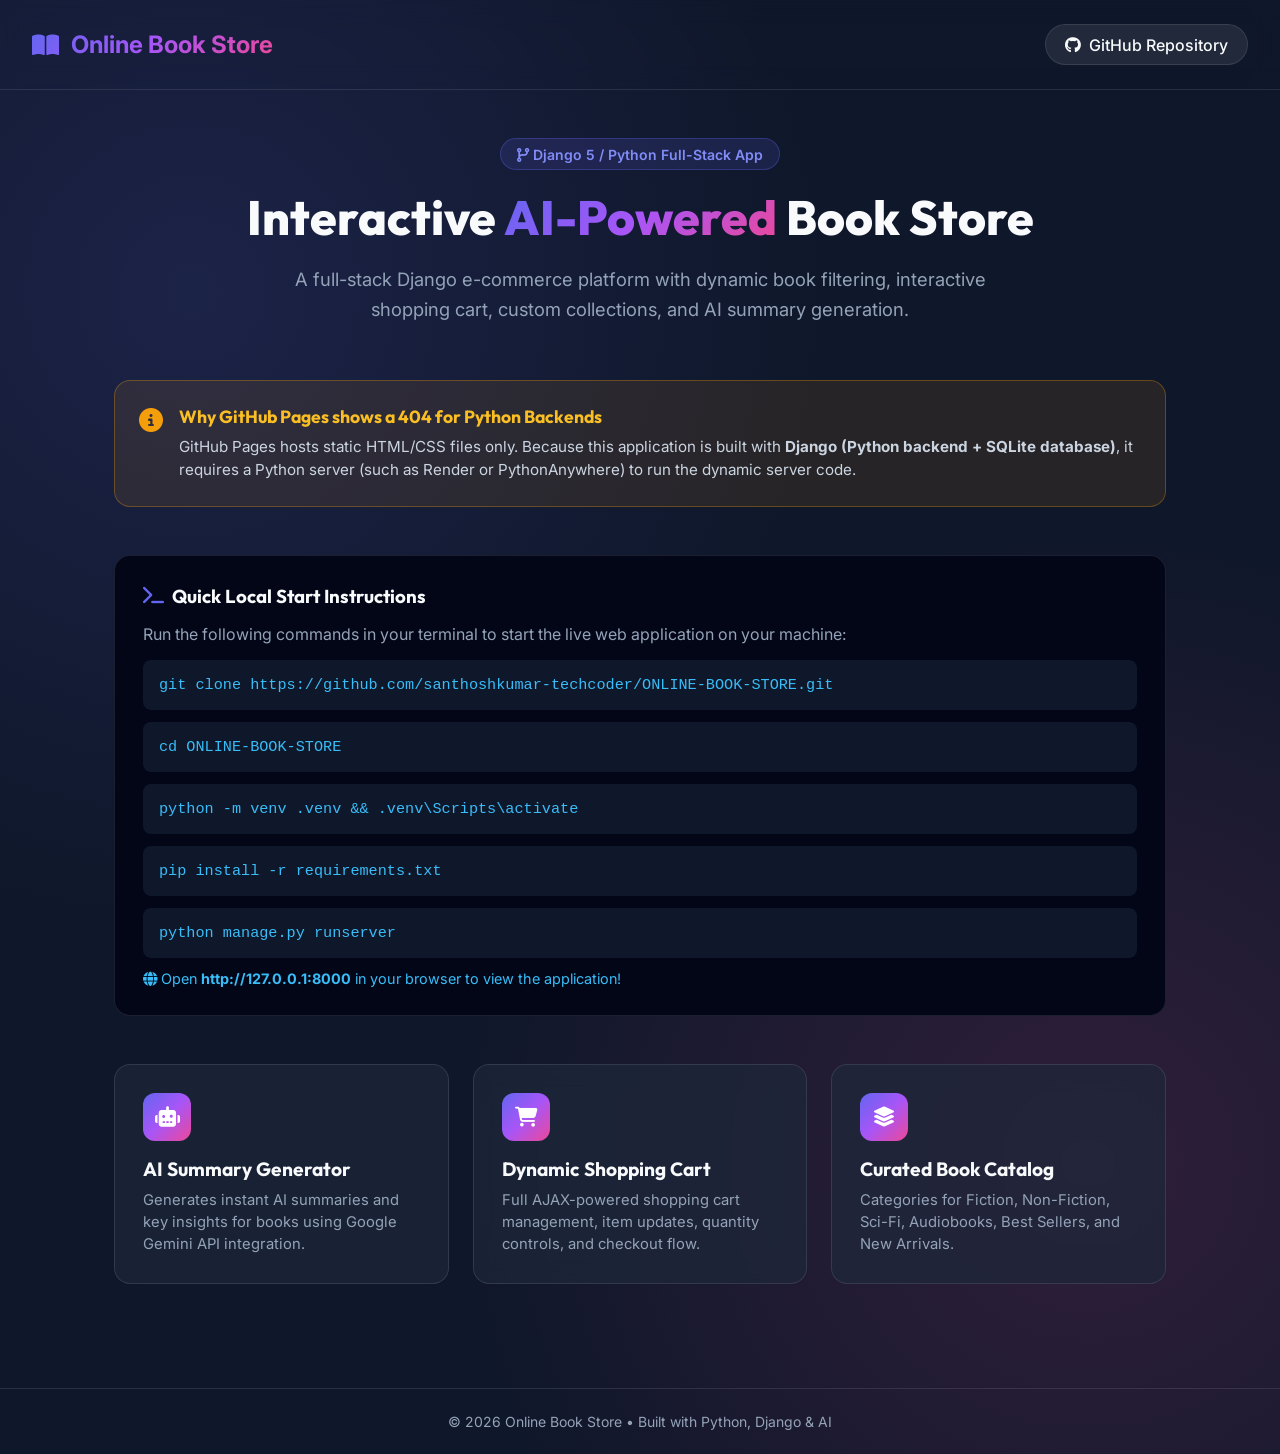
==== index.html @ 75f93c44 "Add index.html for GitHub Pages and deployment configs (requirements.txt, Procfile, WhiteNoise)" ====
<!DOCTYPE html>
<html lang="en">
<head>
    <meta charset="UTF-8">
    <meta name="viewport" content="width=device-width, initial-scale=1.0">
    <title>Online Book Store - Django AI Powered Web App</title>
    <link rel="preconnect" href="https://fonts.googleapis.com">
    <link rel="preconnect" href="https://fonts.gstatic.com" crossorigin>
    <link href="https://fonts.googleapis.com/css2?family=Outfit:wght@300;400;500;600;700;800&family=Inter:wght@400;500;600&display=swap" rel="stylesheet">
    <link rel="stylesheet" href="https://cdnjs.cloudflare.com/ajax/libs/font-awesome/6.4.0/css/all.min.css">
    <style>
        :root {
            --bg-dark: #0f172a;
            --card-bg: rgba(30, 41, 59, 0.7);
            --border-color: rgba(255, 255, 255, 0.1);
            --primary: #6366f1;
            --primary-gradient: linear-gradient(135deg, #6366f1 0%, #a855f7 50%, #ec4899 100%);
            --accent: #38bdf8;
            --text-main: #f8fafc;
            --text-muted: #94a3b8;
        }

        * {
            margin: 0;
            padding: 0;
            box-sizing: border-box;
        }

        body {
            font-family: 'Inter', sans-serif;
            background-color: var(--bg-dark);
            color: var(--text-main);
            min-height: 100vh;
            display: flex;
            flex-direction: column;
            background-image: 
                radial-gradient(circle at 15% 20%, rgba(99, 102, 241, 0.15) 0%, transparent 40%),
                radial-gradient(circle at 85% 80%, rgba(236, 72, 153, 0.15) 0%, transparent 40%);
            overflow-x: hidden;
        }

        h1, h2, h3 {
            font-family: 'Outfit', sans-serif;
        }

        header {
            padding: 1.5rem 2rem;
            display: flex;
            justify-content: space-between;
            align-items: center;
            border-bottom: 1px solid var(--border-color);
            backdrop-filter: blur(12px);
        }

        .logo {
            display: flex;
            align-items: center;
            gap: 0.75rem;
            font-size: 1.5rem;
            font-weight: 700;
            background: var(--primary-gradient);
            -webkit-background-clip: text;
            -webkit-text-fill-color: transparent;
        }

        .repo-btn {
            display: inline-flex;
            align-items: center;
            gap: 0.5rem;
            padding: 0.6rem 1.2rem;
            border-radius: 9999px;
            background: rgba(255, 255, 255, 0.08);
            border: 1px solid var(--border-color);
            color: var(--text-main);
            text-decoration: none;
            font-weight: 500;
            transition: all 0.3s ease;
        }

        .repo-btn:hover {
            background: rgba(255, 255, 255, 0.15);
            transform: translateY(-2px);
        }

        main {
            flex: 1;
            max-width: 1100px;
            margin: 0 auto;
            padding: 3rem 1.5rem;
            width: 100%;
        }

        .hero {
            text-align: center;
            margin-bottom: 3.5rem;
        }

        .badge {
            display: inline-block;
            padding: 0.4rem 1rem;
            border-radius: 9999px;
            background: rgba(99, 102, 241, 0.15);
            border: 1px solid rgba(99, 102, 241, 0.3);
            color: #818cf8;
            font-size: 0.875rem;
            font-weight: 600;
            margin-bottom: 1.25rem;
        }

        .hero h1 {
            font-size: 3rem;
            font-weight: 800;
            line-height: 1.15;
            margin-bottom: 1.25rem;
        }

        .hero h1 span {
            background: var(--primary-gradient);
            -webkit-background-clip: text;
            -webkit-text-fill-color: transparent;
        }

        .hero p {
            font-size: 1.15rem;
            color: var(--text-muted);
            max-width: 700px;
            margin: 0 auto 2rem;
            line-height: 1.6;
        }

        .notice-card {
            background: rgba(245, 158, 11, 0.1);
            border: 1px solid rgba(245, 158, 11, 0.3);
            border-radius: 1rem;
            padding: 1.5rem;
            margin-bottom: 3rem;
            display: flex;
            gap: 1rem;
            align-items: flex-start;
        }

        .notice-card i {
            color: #f59e0b;
            font-size: 1.5rem;
            margin-top: 0.2rem;
        }

        .notice-content h3 {
            color: #fbbf24;
            margin-bottom: 0.5rem;
            font-size: 1.1rem;
        }

        .notice-content p {
            color: #cbd5e1;
            font-size: 0.95rem;
            line-height: 1.5;
        }

        .features-grid {
            display: grid;
            grid-template-columns: repeat(auto-fit, minmax(300px, 1fr));
            gap: 1.5rem;
            margin-bottom: 3.5rem;
        }

        .feature-card {
            background: var(--card-bg);
            border: 1px solid var(--border-color);
            border-radius: 1rem;
            padding: 1.75rem;
            backdrop-filter: blur(12px);
            transition: all 0.3s ease;
        }

        .feature-card:hover {
            transform: translateY(-4px);
            border-color: rgba(99, 102, 241, 0.4);
        }

        .feature-icon {
            width: 48px;
            height: 48px;
            border-radius: 0.75rem;
            background: var(--primary-gradient);
            display: flex;
            align-items: center;
            justify-content: center;
            font-size: 1.25rem;
            color: #fff;
            margin-bottom: 1rem;
        }

        .feature-card h3 {
            font-size: 1.2rem;
            margin-bottom: 0.5rem;
        }

        .feature-card p {
            color: var(--text-muted);
            font-size: 0.925rem;
            line-height: 1.5;
        }

        .code-box {
            background: #020617;
            border: 1px solid var(--border-color);
            border-radius: 1rem;
            padding: 1.75rem;
            margin-bottom: 3rem;
        }

        .code-box h3 {
            margin-bottom: 1rem;
            display: flex;
            align-items: center;
            gap: 0.5rem;
        }

        .code-block {
            background: #0f172a;
            padding: 1rem;
            border-radius: 0.5rem;
            font-family: monospace;
            color: #38bdf8;
            font-size: 0.95rem;
            overflow-x: auto;
            margin-bottom: 0.75rem;
        }

        footer {
            border-top: 1px solid var(--border-color);
            padding: 1.5rem;
            text-align: center;
            color: var(--text-muted);
            font-size: 0.875rem;
        }

        @media (max-width: 640px) {
            .hero h1 { font-size: 2.2rem; }
        }
    </style>
</head>
<body>
    <header>
        <div class="logo">
            <i class="fa-solid fa-book-open"></i> Online Book Store
        </div>
        <a href="https://github.com/santhoshkumar-techcoder/ONLINE-BOOK-STORE" class="repo-btn" target="_blank">
            <i class="fa-brands fa-github"></i> GitHub Repository
        </a>
    </header>

    <main>
        <section class="hero">
            <span class="badge"><i class="fa-solid fa-code-branch"></i> Django 5 / Python Full-Stack App</span>
            <h1>Interactive <span>AI-Powered</span> Book Store</h1>
            <p>A full-stack Django e-commerce platform with dynamic book filtering, interactive shopping cart, custom collections, and AI summary generation.</p>
        </section>

        <div class="notice-card">
            <i class="fa-solid fa-circle-info"></i>
            <div class="notice-content">
                <h3>Why GitHub Pages shows a 404 for Python Backends</h3>
                <p>GitHub Pages hosts static HTML/CSS files only. Because this application is built with <strong>Django (Python backend + SQLite database)</strong>, it requires a Python server (such as Render or PythonAnywhere) to run the dynamic server code.</p>
            </div>
        </div>

        <section class="code-box">
            <h3><i class="fa-solid fa-terminal" style="color: #6366f1;"></i> Quick Local Start Instructions</h3>
            <p style="color: var(--text-muted); margin-bottom: 1rem;">Run the following commands in your terminal to start the live web application on your machine:</p>
            
            <div class="code-block">git clone https://github.com/santhoshkumar-techcoder/ONLINE-BOOK-STORE.git</div>
            <div class="code-block">cd ONLINE-BOOK-STORE</div>
            <div class="code-block">python -m venv .venv && .venv\Scripts\activate</div>
            <div class="code-block">pip install -r requirements.txt</div>
            <div class="code-block">python manage.py runserver</div>
            
            <p style="color: #38bdf8; font-size: 0.9rem; margin-top: 0.5rem;"><i class="fa-solid fa-globe"></i> Open <strong>http://127.0.0.1:8000</strong> in your browser to view the application!</p>
        </section>

        <section class="features-grid">
            <div class="feature-card">
                <div class="feature-icon"><i class="fa-solid fa-robot"></i></div>
                <h3>AI Summary Generator</h3>
                <p>Generates instant AI summaries and key insights for books using Google Gemini API integration.</p>
            </div>
            <div class="feature-card">
                <div class="feature-icon"><i class="fa-solid fa-cart-shopping"></i></div>
                <h3>Dynamic Shopping Cart</h3>
                <p>Full AJAX-powered shopping cart management, item updates, quantity controls, and checkout flow.</p>
            </div>
            <div class="feature-card">
                <div class="feature-icon"><i class="fa-solid fa-layer-group"></i></div>
                <h3>Curated Book Catalog</h3>
                <p>Categories for Fiction, Non-Fiction, Sci-Fi, Audiobooks, Best Sellers, and New Arrivals.</p>
            </div>
        </section>
    </main>

    <footer>
        &copy; 2026 Online Book Store • Built with Python, Django & AI
    </footer>
</body>
</html>
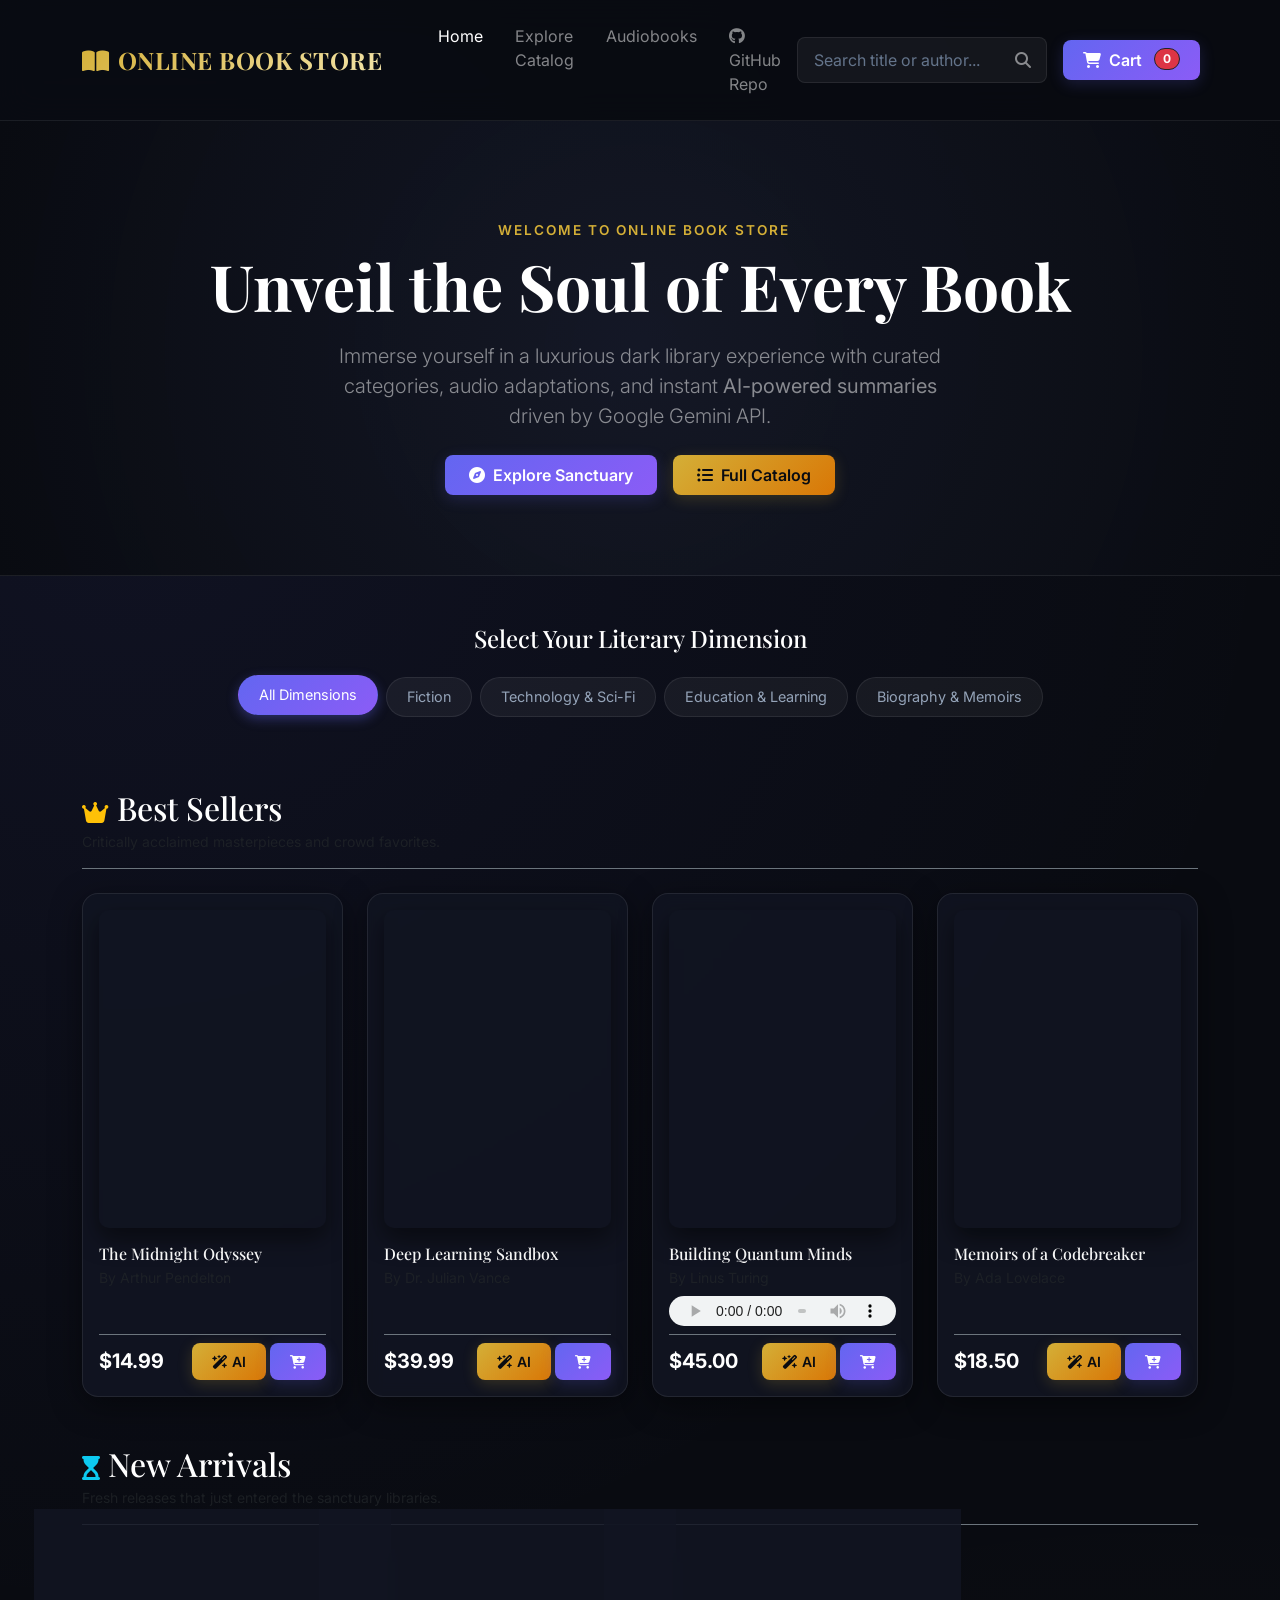
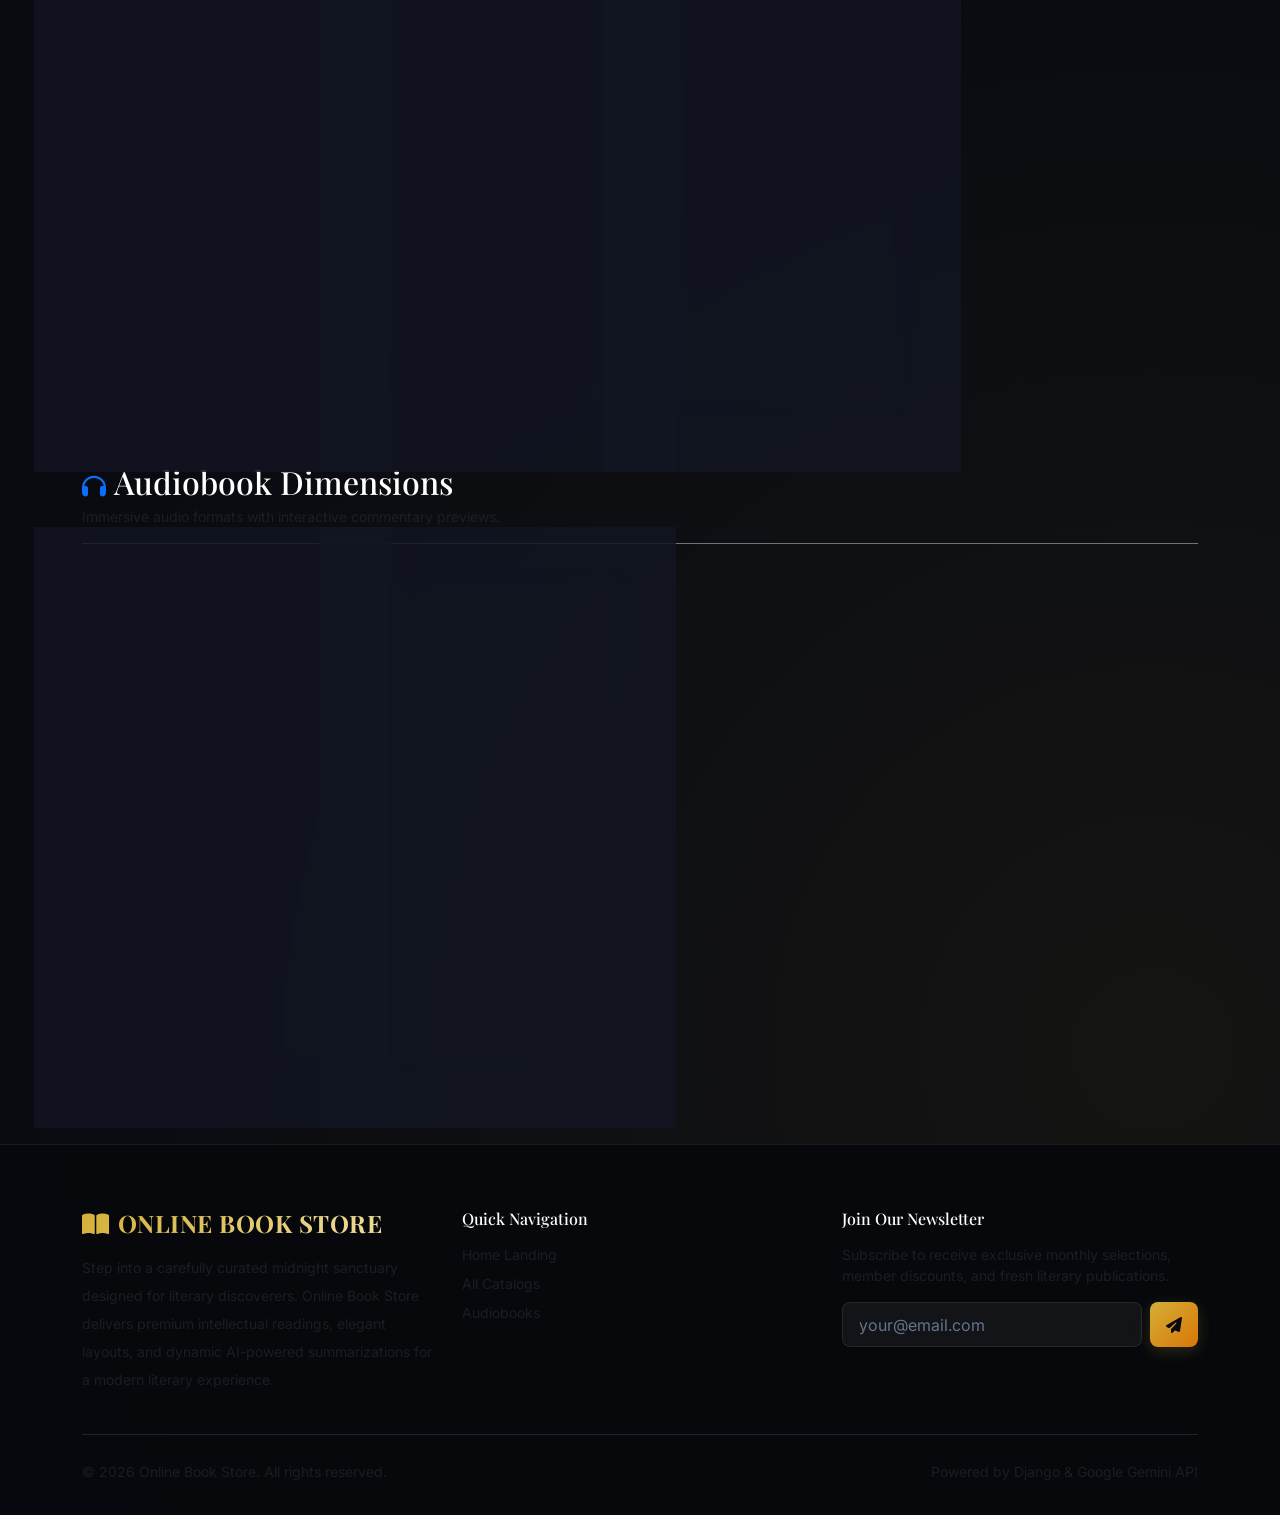
==== commit 4304b00b: "Deploy full interactive Online Book Store UI to GitHub Pages index.html" ====
--- a/index.html
+++ b/index.html
@@ -3,303 +3,804 @@
 <head>
     <meta charset="UTF-8">
     <meta name="viewport" content="width=device-width, initial-scale=1.0">
-    <title>Online Book Store - Django AI Powered Web App</title>
+    <title>Online Book Store | Midnight Literary Sanctuary</title>
+    
+    <!-- Bootstrap 5 CSS CDN -->
+    <link href="https://cdn.jsdelivr.net/npm/bootstrap@5.3.2/dist/css/bootstrap.min.css" rel="stylesheet">
+    <!-- FontAwesome for Premium Icons -->
+    <link rel="stylesheet" href="https://cdnjs.cloudflare.com/ajax/libs/font-awesome/6.4.2/css/all.min.css">
+    <!-- Google Fonts -->
     <link rel="preconnect" href="https://fonts.googleapis.com">
     <link rel="preconnect" href="https://fonts.gstatic.com" crossorigin>
-    <link href="https://fonts.googleapis.com/css2?family=Outfit:wght@300;400;500;600;700;800&family=Inter:wght@400;500;600&display=swap" rel="stylesheet">
-    <link rel="stylesheet" href="https://cdnjs.cloudflare.com/ajax/libs/font-awesome/6.4.0/css/all.min.css">
+    <link href="https://fonts.googleapis.com/css2?family=Inter:wght@300;400;500;600;700&family=Playfair+Display:ital,wght@0,400;0,600;0,700;1,400&display=swap" rel="stylesheet">
+
     <style>
         :root {
-            --bg-dark: #0f172a;
-            --card-bg: rgba(30, 41, 59, 0.7);
-            --border-color: rgba(255, 255, 255, 0.1);
-            --primary: #6366f1;
-            --primary-gradient: linear-gradient(135deg, #6366f1 0%, #a855f7 50%, #ec4899 100%);
-            --accent: #38bdf8;
+            --bg-dark: #090b11;
+            --bg-card: rgba(18, 22, 35, 0.85);
+            --bg-card-hover: rgba(26, 32, 53, 0.95);
+            --border-glass: rgba(255, 255, 255, 0.08);
             --text-main: #f8fafc;
             --text-muted: #94a3b8;
-        }
-
-        * {
-            margin: 0;
-            padding: 0;
-            box-sizing: border-box;
+            
+            --accent-gold-start: #d4af37;
+            --accent-gold-end: #f3e5ab;
+            --accent-primary-start: #6366f1;
+            --accent-primary-end: #8b5cf6;
+            
+            --card-shadow: 0 8px 32px 0 rgba(0, 0, 0, 0.45);
+            --transition-smooth: all 0.35s cubic-bezier(0.16, 1, 0.3, 1);
         }
 
         body {
-            font-family: 'Inter', sans-serif;
             background-color: var(--bg-dark);
             color: var(--text-main);
+            font-family: 'Inter', sans-serif;
             min-height: 100vh;
             display: flex;
             flex-direction: column;
+            overflow-x: hidden;
             background-image: 
-                radial-gradient(circle at 15% 20%, rgba(99, 102, 241, 0.15) 0%, transparent 40%),
-                radial-gradient(circle at 85% 80%, rgba(236, 72, 153, 0.15) 0%, transparent 40%);
-            overflow-x: hidden;
-        }
-
-        h1, h2, h3 {
-            font-family: 'Outfit', sans-serif;
-        }
-
-        header {
-            padding: 1.5rem 2rem;
-            display: flex;
-            justify-content: space-between;
-            align-items: center;
-            border-bottom: 1px solid var(--border-color);
-            backdrop-filter: blur(12px);
-        }
-
-        .logo {
-            display: flex;
-            align-items: center;
-            gap: 0.75rem;
+                radial-gradient(circle at 10% 15%, rgba(99, 102, 241, 0.08) 0%, transparent 40%),
+                radial-gradient(circle at 90% 85%, rgba(212, 175, 55, 0.06) 0%, transparent 40%);
+        }
+
+        h1, h2, h3, h4, h5, h6, .font-serif {
+            font-family: 'Playfair Display', serif;
+        }
+
+        /* Custom Scrollbar */
+        ::-webkit-scrollbar { width: 8px; }
+        ::-webkit-scrollbar-track { background: var(--bg-dark); }
+        ::-webkit-scrollbar-thumb { background: rgba(255, 255, 255, 0.15); border-radius: 4px; }
+        ::-webkit-scrollbar-thumb:hover { background: rgba(255, 255, 255, 0.3); }
+
+        /* Navbar */
+        .navbar-custom {
+            background: rgba(9, 11, 17, 0.85) !important;
+            backdrop-filter: blur(16px);
+            -webkit-backdrop-filter: blur(16px);
+            border-bottom: 1px solid var(--border-glass);
+            padding: 1rem 0;
+            z-index: 1030;
+        }
+
+        .navbar-brand-custom {
+            font-family: 'Playfair Display', serif;
+            font-weight: 700;
             font-size: 1.5rem;
-            font-weight: 700;
-            background: var(--primary-gradient);
+            background: linear-gradient(135deg, var(--accent-gold-start), var(--accent-gold-end));
             -webkit-background-clip: text;
             -webkit-text-fill-color: transparent;
-        }
-
-        .repo-btn {
+            letter-spacing: 0.5px;
+        }
+
+        .form-control-custom {
+            background: rgba(255, 255, 255, 0.05);
+            border: 1px solid var(--border-glass);
+            color: #ffffff !important;
+            border-radius: 8px;
+            padding: 0.6rem 1rem;
+            transition: var(--transition-smooth);
+        }
+
+        .form-control-custom:focus {
+            background: rgba(255, 255, 255, 0.08);
+            border-color: var(--accent-primary-start);
+            box-shadow: 0 0 0 3px rgba(99, 102, 241, 0.25);
+            outline: none;
+        }
+
+        .form-control-custom::placeholder {
+            color: #64748b;
+        }
+
+        /* Glass Cards */
+        .glass-card {
+            background: var(--bg-card);
+            backdrop-filter: blur(8px);
+            border: 1px solid var(--border-glass);
+            border-radius: 16px;
+            box-shadow: var(--card-shadow);
+            transition: var(--transition-smooth);
+            overflow: hidden;
+        }
+
+        .glass-card:hover {
+            transform: translateY(-6px);
+            background: var(--bg-card-hover);
+            border-color: rgba(255, 255, 255, 0.18);
+            box-shadow: 0 12px 40px 0 rgba(99, 102, 241, 0.2);
+        }
+
+        /* Book Covers */
+        .book-cover-wrapper {
+            position: relative;
+            padding-top: 140%;
+            border-radius: 10px;
+            overflow: hidden;
+            box-shadow: 0 10px 25px rgba(0, 0, 0, 0.5);
+            transition: var(--transition-smooth);
+        }
+
+        .book-cover-fallback {
+            position: absolute;
+            top: 0;
+            left: 0;
+            width: 100%;
+            height: 100%;
+            background: linear-gradient(135deg, #1e293b, #0f172a);
+            display: flex;
+            flex-direction: column;
+            justify-content: space-between;
+            padding: 1.25rem;
+            border-left: 5px solid var(--accent-gold-start);
+        }
+
+        .book-cover-fallback-title {
+            font-family: 'Playfair Display', serif;
+            font-weight: 700;
+            color: #ffffff;
+            font-size: 1.15rem;
+            line-height: 1.3;
+        }
+
+        .book-cover-fallback-author {
+            font-size: 0.8rem;
+            color: var(--text-muted);
+        }
+
+        /* Buttons */
+        .btn-gold {
+            background: linear-gradient(135deg, var(--accent-gold-start), #d97706);
+            color: #090b11;
+            font-weight: 600;
+            border: none;
+            border-radius: 8px;
+            padding: 0.5rem 1.25rem;
+            transition: var(--transition-smooth);
+            box-shadow: 0 4px 15px rgba(212, 175, 55, 0.2);
+        }
+
+        .btn-gold:hover {
+            transform: translateY(-2px);
+            box-shadow: 0 6px 20px rgba(212, 175, 55, 0.4);
+            color: #000;
+        }
+
+        .btn-indigo {
+            background: linear-gradient(135deg, var(--accent-primary-start), var(--accent-primary-end));
+            color: #ffffff;
+            font-weight: 600;
+            border: none;
+            border-radius: 8px;
+            padding: 0.5rem 1.25rem;
+            transition: var(--transition-smooth);
+            box-shadow: 0 4px 15px rgba(99, 102, 241, 0.2);
+        }
+
+        .btn-indigo:hover {
+            transform: translateY(-2px);
+            box-shadow: 0 6px 20px rgba(99, 102, 241, 0.4);
+            color: #ffffff;
+        }
+
+        /* Category Pills */
+        .category-pill {
+            background: rgba(255, 255, 255, 0.05);
+            color: var(--text-muted);
+            border: 1px solid var(--border-glass);
+            padding: 0.5rem 1.25rem;
+            border-radius: 50px;
+            transition: var(--transition-smooth);
+            text-decoration: none;
+            cursor: pointer;
+            display: inline-block;
+            font-size: 0.9rem;
+        }
+
+        .category-pill:hover, .category-pill.active {
+            background: linear-gradient(135deg, var(--accent-primary-start), var(--accent-primary-end));
+            color: #fff;
+            border-color: transparent;
+            transform: translateY(-2px);
+            box-shadow: 0 4px 12px rgba(99, 102, 241, 0.35);
+        }
+
+        /* Hero */
+        .hero-section {
+            background: radial-gradient(circle at 50% 50%, rgba(20, 24, 38, 0.9), var(--bg-dark)), 
+                        linear-gradient(135deg, rgba(99, 102, 241, 0.1), rgba(212, 175, 55, 0.05));
+            border-bottom: 1px solid var(--border-glass);
+            padding: 5rem 0 4rem 0;
+            margin-bottom: 3rem;
+            position: relative;
+        }
+
+        .hero-subtitle {
+            color: var(--accent-gold-start);
+            font-weight: 600;
+            letter-spacing: 2px;
+            text-transform: uppercase;
+            font-size: 0.85rem;
+        }
+
+        /* AI Badge */
+        .ai-badge {
+            background: linear-gradient(135deg, var(--accent-gold-start), #f59e0b);
+            color: #090b11;
+            font-weight: 700;
+            font-size: 0.75rem;
+            letter-spacing: 0.5px;
+            padding: 0.3rem 0.7rem;
+            border-radius: 50px;
             display: inline-flex;
             align-items: center;
-            gap: 0.5rem;
-            padding: 0.6rem 1.2rem;
-            border-radius: 9999px;
-            background: rgba(255, 255, 255, 0.08);
-            border: 1px solid var(--border-color);
-            color: var(--text-main);
-            text-decoration: none;
-            font-weight: 500;
-            transition: all 0.3s ease;
-        }
-
-        .repo-btn:hover {
-            background: rgba(255, 255, 255, 0.15);
-            transform: translateY(-2px);
-        }
-
-        main {
-            flex: 1;
-            max-width: 1100px;
-            margin: 0 auto;
-            padding: 3rem 1.5rem;
-            width: 100%;
-        }
-
-        .hero {
-            text-align: center;
-            margin-bottom: 3.5rem;
-        }
-
-        .badge {
-            display: inline-block;
-            padding: 0.4rem 1rem;
-            border-radius: 9999px;
-            background: rgba(99, 102, 241, 0.15);
-            border: 1px solid rgba(99, 102, 241, 0.3);
-            color: #818cf8;
-            font-size: 0.875rem;
-            font-weight: 600;
-            margin-bottom: 1.25rem;
-        }
-
-        .hero h1 {
-            font-size: 3rem;
-            font-weight: 800;
-            line-height: 1.15;
-            margin-bottom: 1.25rem;
-        }
-
-        .hero h1 span {
-            background: var(--primary-gradient);
-            -webkit-background-clip: text;
-            -webkit-text-fill-color: transparent;
-        }
-
-        .hero p {
-            font-size: 1.15rem;
-            color: var(--text-muted);
-            max-width: 700px;
-            margin: 0 auto 2rem;
-            line-height: 1.6;
-        }
-
-        .notice-card {
-            background: rgba(245, 158, 11, 0.1);
-            border: 1px solid rgba(245, 158, 11, 0.3);
-            border-radius: 1rem;
-            padding: 1.5rem;
-            margin-bottom: 3rem;
-            display: flex;
-            gap: 1rem;
-            align-items: flex-start;
-        }
-
-        .notice-card i {
-            color: #f59e0b;
-            font-size: 1.5rem;
-            margin-top: 0.2rem;
-        }
-
-        .notice-content h3 {
-            color: #fbbf24;
-            margin-bottom: 0.5rem;
-            font-size: 1.1rem;
-        }
-
-        .notice-content p {
-            color: #cbd5e1;
-            font-size: 0.95rem;
-            line-height: 1.5;
-        }
-
-        .features-grid {
-            display: grid;
-            grid-template-columns: repeat(auto-fit, minmax(300px, 1fr));
-            gap: 1.5rem;
-            margin-bottom: 3.5rem;
-        }
-
-        .feature-card {
-            background: var(--card-bg);
-            border: 1px solid var(--border-color);
-            border-radius: 1rem;
-            padding: 1.75rem;
-            backdrop-filter: blur(12px);
-            transition: all 0.3s ease;
-        }
-
-        .feature-card:hover {
-            transform: translateY(-4px);
-            border-color: rgba(99, 102, 241, 0.4);
-        }
-
-        .feature-icon {
-            width: 48px;
-            height: 48px;
-            border-radius: 0.75rem;
-            background: var(--primary-gradient);
-            display: flex;
-            align-items: center;
-            justify-content: center;
-            font-size: 1.25rem;
+            gap: 4px;
+        }
+
+        .toast-container {
+            position: fixed;
+            bottom: 2rem;
+            right: 2rem;
+            z-index: 2000;
+        }
+
+        /* Modal Styles */
+        .modal-content-glass {
+            background: rgba(15, 23, 42, 0.95);
+            backdrop-filter: blur(20px);
+            border: 1px solid rgba(255, 255, 255, 0.15);
+            border-radius: 20px;
             color: #fff;
-            margin-bottom: 1rem;
-        }
-
-        .feature-card h3 {
-            font-size: 1.2rem;
-            margin-bottom: 0.5rem;
-        }
-
-        .feature-card p {
-            color: var(--text-muted);
-            font-size: 0.925rem;
-            line-height: 1.5;
-        }
-
-        .code-box {
-            background: #020617;
-            border: 1px solid var(--border-color);
-            border-radius: 1rem;
-            padding: 1.75rem;
-            margin-bottom: 3rem;
-        }
-
-        .code-box h3 {
-            margin-bottom: 1rem;
-            display: flex;
-            align-items: center;
-            gap: 0.5rem;
-        }
-
-        .code-block {
-            background: #0f172a;
-            padding: 1rem;
-            border-radius: 0.5rem;
-            font-family: monospace;
-            color: #38bdf8;
-            font-size: 0.95rem;
-            overflow-x: auto;
-            margin-bottom: 0.75rem;
         }
 
         footer {
-            border-top: 1px solid var(--border-color);
-            padding: 1.5rem;
-            text-align: center;
-            color: var(--text-muted);
-            font-size: 0.875rem;
-        }
-
-        @media (max-width: 640px) {
-            .hero h1 { font-size: 2.2rem; }
+            background: rgba(6, 8, 12, 0.95);
+            border-top: 1px solid var(--border-glass);
+            margin-top: auto;
+            padding: 4rem 0 2rem 0;
         }
     </style>
 </head>
 <body>
-    <header>
-        <div class="logo">
-            <i class="fa-solid fa-book-open"></i> Online Book Store
-        </div>
-        <a href="https://github.com/santhoshkumar-techcoder/ONLINE-BOOK-STORE" class="repo-btn" target="_blank">
-            <i class="fa-brands fa-github"></i> GitHub Repository
-        </a>
-    </header>
-
-    <main>
-        <section class="hero">
-            <span class="badge"><i class="fa-solid fa-code-branch"></i> Django 5 / Python Full-Stack App</span>
-            <h1>Interactive <span>AI-Powered</span> Book Store</h1>
-            <p>A full-stack Django e-commerce platform with dynamic book filtering, interactive shopping cart, custom collections, and AI summary generation.</p>
-        </section>
-
-        <div class="notice-card">
-            <i class="fa-solid fa-circle-info"></i>
-            <div class="notice-content">
-                <h3>Why GitHub Pages shows a 404 for Python Backends</h3>
-                <p>GitHub Pages hosts static HTML/CSS files only. Because this application is built with <strong>Django (Python backend + SQLite database)</strong>, it requires a Python server (such as Render or PythonAnywhere) to run the dynamic server code.</p>
+
+    <!-- Navbar -->
+    <nav class="navbar navbar-expand-lg navbar-dark navbar-custom sticky-top">
+        <div class="container">
+            <a class="navbar-brand navbar-brand-custom" href="#" onclick="filterCategory('all'); return false;">
+                <i class="fa-solid fa-book-open me-2"></i>ONLINE BOOK STORE
+            </a>
+            <button class="navbar-toggler border-0" type="button" data-bs-toggle="collapse" data-bs-target="#navbarContent">
+                <span class="navbar-toggler-icon"></span>
+            </button>
+            <div class="collapse navbar-collapse" id="navbarContent">
+                <ul class="navbar-nav me-auto mb-2 mb-lg-0 ms-lg-4">
+                    <li class="nav-item">
+                        <a class="nav-link text-white px-3" href="#" onclick="filterCategory('all'); return false;">Home</a>
+                    </li>
+                    <li class="nav-item">
+                        <a class="nav-link text-white-50 px-3" href="#catalog" onclick="filterCategory('all');">Explore Catalog</a>
+                    </li>
+                    <li class="nav-item">
+                        <a class="nav-link text-white-50 px-3" href="#audiobooks" onclick="filterCategory('audiobook');">Audiobooks</a>
+                    </li>
+                    <li class="nav-item">
+                        <a class="nav-link text-white-50 px-3" href="https://github.com/santhoshkumar-techcoder/ONLINE-BOOK-STORE" target="_blank">
+                            <i class="fa-brands fa-github me-1"></i> GitHub Repo
+                        </a>
+                    </li>
+                </ul>
+                
+                <!-- Search Bar -->
+                <div class="d-flex me-3 position-relative" style="min-width: 250px;">
+                    <input class="form-control form-control-custom pe-5" id="searchInput" type="search" placeholder="Search title or author..." onkeyup="handleSearch()">
+                    <button class="btn border-0 text-white-50 position-absolute end-0 top-50 translate-middle-y px-3" type="button">
+                        <i class="fa-solid fa-magnifying-glass"></i>
+                    </button>
+                </div>
+                
+                <!-- Cart Button -->
+                <button class="btn btn-indigo position-relative d-flex align-items-center gap-2" data-bs-toggle="modal" data-bs-target="#cartModal">
+                    <i class="fa-solid fa-cart-shopping"></i>
+                    <span>Cart</span>
+                    <span class="badge rounded-pill bg-danger border border-dark ms-1" id="cartCount">0</span>
+                </button>
             </div>
         </div>
-
-        <section class="code-box">
-            <h3><i class="fa-solid fa-terminal" style="color: #6366f1;"></i> Quick Local Start Instructions</h3>
-            <p style="color: var(--text-muted); margin-bottom: 1rem;">Run the following commands in your terminal to start the live web application on your machine:</p>
+    </nav>
+
+    <!-- Toast Notifications Container -->
+    <div class="toast-container" id="toastContainer"></div>
+
+    <!-- Hero Header -->
+    <header class="hero-section text-center">
+        <div class="container py-3">
+            <span class="hero-subtitle mb-2 d-inline-block"><i class="fa-solid fa-sparkles me-2 text-warning"></i>Welcome to Online Book Store</span>
+            <h1 class="display-3 fw-bold text-white mb-3 font-serif">Unveil the Soul of Every Book</h1>
+            <p class="lead text-white-50 mx-auto mb-4" style="max-width: 650px;">
+                Immerse yourself in a luxurious dark library experience with curated categories, audio adaptations, and instant <strong>AI-powered summaries</strong> driven by Google Gemini API.
+            </p>
+            <div class="d-flex justify-content-center gap-3">
+                <a href="#explore" class="btn btn-indigo px-4 py-2"><i class="fa-solid fa-compass me-2"></i>Explore Sanctuary</a>
+                <a href="#catalog" class="btn btn-gold px-4 py-2"><i class="fa-solid fa-list-ul me-2"></i>Full Catalog</a>
+            </div>
+        </div>
+    </header>
+
+    <!-- Category Dimension Carousel -->
+    <section class="container mb-5 text-center" id="explore">
+        <h4 class="font-serif text-white mb-4 text-center">Select Your Literary Dimension</h4>
+        <div class="d-flex flex-wrap justify-content-center gap-2" id="categoryContainer">
+            <span class="category-pill active" onclick="filterCategory('all', this)">All Dimensions</span>
+            <span class="category-pill" onclick="filterCategory('Fiction', this)">Fiction</span>
+            <span class="category-pill" onclick="filterCategory('Technology & Sci-Fi', this)">Technology & Sci-Fi</span>
+            <span class="category-pill" onclick="filterCategory('Education & Learning', this)">Education & Learning</span>
+            <span class="category-pill" onclick="filterCategory('Biography & Memoirs', this)">Biography & Memoirs</span>
+        </div>
+    </section>
+
+    <!-- Main Dynamic Showcase Grid -->
+    <main class="container my-4" id="catalog">
+        
+        <!-- Best Sellers -->
+        <section class="mb-5" id="bestsellers-section">
+            <div class="d-flex justify-content-between align-items-end mb-4 border-bottom border-secondary pb-3 opacity-90">
+                <div>
+                    <h2 class="font-serif text-white mb-1"><i class="fa-solid fa-crown text-warning me-2 fs-4"></i>Best Sellers</h2>
+                    <p class="text-muted small mb-0">Critically acclaimed masterpieces and crowd favorites.</p>
+                </div>
+            </div>
+            <div class="row g-4" id="bestsellersGrid"></div>
+        </section>
+
+        <!-- New Arrivals -->
+        <section class="mb-5" id="newarrivals-section">
+            <div class="d-flex justify-content-between align-items-end mb-4 border-bottom border-secondary pb-3 opacity-90">
+                <div>
+                    <h2 class="font-serif text-white mb-1"><i class="fa-solid fa-hourglass-start text-info me-2 fs-4"></i>New Arrivals</h2>
+                    <p class="text-muted small mb-0">Fresh releases that just entered the sanctuary libraries.</p>
+                </div>
+            </div>
+            <div class="row g-4" id="newArrivalsGrid"></div>
+        </section>
+
+        <!-- Audiobooks -->
+        <section class="mb-5" id="audiobooks">
+            <div class="d-flex justify-content-between align-items-end mb-4 border-bottom border-secondary pb-3 opacity-90">
+                <div>
+                    <h2 class="font-serif text-white mb-1"><i class="fa-solid fa-headphones text-primary me-2 fs-4"></i>Audiobook Dimensions</h2>
+                    <p class="text-muted small mb-0">Immersive audio formats with interactive commentary previews.</p>
+                </div>
+            </div>
+            <div class="row g-4" id="audiobooksGrid"></div>
+        </section>
+
+    </main>
+
+    <!-- Book Details & AI Summary Modal -->
+    <div class="modal fade" id="bookModal" tabindex="-1" aria-hidden="true">
+        <div class="modal-dialog modal-lg modal-dialog-centered">
+            <div class="modal-content modal-content-glass p-3">
+                <div class="modal-header border-0 pb-0">
+                    <span class="ai-badge"><i class="fa-solid fa-wand-magic-sparkles me-1"></i> Gemini AI Insights</span>
+                    <button type="button" class="btn-close btn-close-white" data-bs-dismiss="modal" aria-label="Close"></button>
+                </div>
+                <div class="modal-body">
+                    <div class="row g-4 align-items-center">
+                        <div class="col-md-4">
+                            <div class="book-cover-wrapper">
+                                <div class="book-cover-fallback" id="modalCover">
+                                    <span class="book-cover-fallback-title" id="modalTitle">Title</span>
+                                    <span class="book-cover-fallback-author" id="modalAuthor">Author</span>
+                                </div>
+                            </div>
+                        </div>
+                        <div class="col-md-8">
+                            <h3 class="font-serif text-white mb-1" id="modalDetailTitle">Book Title</h3>
+                            <p class="text-muted mb-2">By <span id="modalDetailAuthor" class="text-white">Author</span> • <span class="badge bg-secondary" id="modalCategory">Category</span></p>
+                            <h4 class="text-gold fw-bold mb-3" style="color: var(--accent-gold-start);" id="modalPrice">$0.00</h4>
+                            
+                            <div class="p-3 mb-3 rounded-3" style="background: rgba(30, 41, 59, 0.5); border: 1px dashed rgba(212, 175, 55, 0.3);">
+                                <h6 class="text-warning mb-2 font-serif"><i class="fa-solid fa-robot me-1"></i> AI Executive Summary</h6>
+                                <p class="small text-white-50 mb-0 lh-lg" id="modalAISummary">Generating insights...</p>
+                            </div>
+
+                            <div class="d-flex gap-2">
+                                <button class="btn btn-gold flex-grow-1" id="modalAddCartBtn"><i class="fa-solid fa-cart-shopping me-1"></i> Add to Cart</button>
+                                <button class="btn btn-outline-light" data-bs-dismiss="modal">Close</button>
+                            </div>
+                        </div>
+                    </div>
+                </div>
+            </div>
+        </div>
+    </div>
+
+    <!-- Shopping Cart Modal -->
+    <div class="modal fade" id="cartModal" tabindex="-1" aria-hidden="true">
+        <div class="modal-dialog modal-lg modal-dialog-centered">
+            <div class="modal-content modal-content-glass p-3">
+                <div class="modal-header border-bottom border-secondary">
+                    <h5 class="modal-title font-serif text-white"><i class="fa-solid fa-cart-shopping me-2 text-indigo"></i> Your Literary Cart</h5>
+                    <button type="button" class="btn-close btn-close-white" data-bs-dismiss="modal"></button>
+                </div>
+                <div class="modal-body" id="cartModalBody">
+                    <!-- Populated by JavaScript -->
+                </div>
+                <div class="modal-footer border-top border-secondary d-flex justify-content-between">
+                    <div>
+                        <span class="text-muted me-2">Total Amount:</span>
+                        <span class="fs-4 fw-bold text-white" id="cartTotalDisplay">$0.00</span>
+                    </div>
+                    <div class="d-flex gap-2">
+                        <button type="button" class="btn btn-outline-secondary text-white" data-bs-dismiss="modal">Continue Browsing</button>
+                        <button type="button" class="btn btn-gold" onclick="checkout()"><i class="fa-solid fa-credit-card me-1"></i> Checkout</button>
+                    </div>
+                </div>
+            </div>
+        </div>
+    </div>
+
+    <!-- Footer -->
+    <footer>
+        <div class="container">
+            <div class="row g-4">
+                <div class="col-lg-4 col-md-6">
+                    <h5 class="navbar-brand-custom mb-3"><i class="fa-solid fa-book-open me-2"></i>ONLINE BOOK STORE</h5>
+                    <p class="text-muted small lh-lg">
+                        Step into a carefully curated midnight sanctuary designed for literary discoverers. Online Book Store delivers premium intellectual readings, elegant layouts, and dynamic AI-powered summarizations for a modern literary experience.
+                    </p>
+                </div>
+                
+                <div class="col-lg-4 col-md-6">
+                    <h6 class="text-white mb-3 font-serif">Quick Navigation</h6>
+                    <ul class="list-unstyled small">
+                        <li class="mb-2"><a href="#" onclick="filterCategory('all');" class="text-muted text-decoration-none">Home Landing</a></li>
+                        <li class="mb-2"><a href="#catalog" onclick="filterCategory('all');" class="text-muted text-decoration-none">All Catalogs</a></li>
+                        <li class="mb-2"><a href="#audiobooks" onclick="filterCategory('audiobook');" class="text-muted text-decoration-none">Audiobooks</a></li>
+                    </ul>
+                </div>
+
+                <div class="col-lg-4 col-md-6">
+                    <h6 class="text-white mb-3 font-serif">Join Our Newsletter</h6>
+                    <p class="text-muted small mb-3">Subscribe to receive exclusive monthly selections, member discounts, and fresh literary publications.</p>
+                    <form onsubmit="subscribeNewsletter(event)" class="d-flex gap-2">
+                        <input type="email" id="newsEmail" class="form-control form-control-custom" placeholder="your@email.com" required>
+                        <button type="submit" class="btn btn-gold px-3"><i class="fa-solid fa-paper-plane"></i></button>
+                    </form>
+                </div>
+            </div>
+            <hr class="my-4 border-secondary opacity-25">
+            <div class="row">
+                <div class="col-md-6 text-center text-md-start">
+                    <span class="text-muted small">&copy; 2026 Online Book Store. All rights reserved.</span>
+                </div>
+                <div class="col-md-6 text-center text-md-end mt-2 mt-md-0">
+                    <span class="text-muted small">Powered by Django & Google Gemini API</span>
+                </div>
+            </div>
+        </div>
+    </footer>
+
+    <!-- Bootstrap 5 JS -->
+    <script src="https://cdn.jsdelivr.net/npm/bootstrap@5.3.2/dist/js/bootstrap.bundle.min.js"></script>
+
+    <!-- Interactive Store Script -->
+    <script>
+        // Book Catalog Data
+        const books = [
+            {
+                id: 1,
+                title: "The Midnight Odyssey",
+                author: "Arthur Pendelton",
+                category: "Fiction",
+                price: 14.99,
+                is_best_seller: true,
+                is_new_arrival: false,
+                is_audiobook: false,
+                summary: "An atmospheric, highly poetic journey through a subterranean library where books are treated as living, breathing elements. Silas maps out forgotten archives while dodge whispering shadows in this masterclass of literary fantasy."
+            },
+            {
+                id: 2,
+                title: "Architectures of Infinity",
+                author: "Sarah Connor",
+                category: "Technology & Sci-Fi",
+                price: 24.99,
+                is_best_seller: false,
+                is_new_arrival: true,
+                is_audiobook: false,
+                summary: "A deep dive into structural scaling, quantum computing paradigms, and baseline architectures of super-intelligent systems. Strips away complex jargon into practical visual paradigms for engineers."
+            },
+            {
+                id: 3,
+                title: "Lyrical Echoes",
+                author: "Emily Bronte",
+                category: "Fiction",
+                price: 12.50,
+                is_best_seller: false,
+                is_new_arrival: true,
+                is_audiobook: false,
+                summary: "A collection of beautiful, melancholic short stories centered around life on remote northern moors, weaving natural symbolism and intense emotional depth."
+            },
+            {
+                id: 4,
+                title: "Deep Learning Sandbox",
+                author: "Dr. Julian Vance",
+                category: "Technology & Sci-Fi",
+                price: 39.99,
+                is_best_seller: true,
+                is_new_arrival: true,
+                is_audiobook: false,
+                summary: "Hands-on engineering playbook detailing neural networks, reinforcement loops, and natural language transformers with practical code snippets and optimization blueprints."
+            },
+            {
+                id: 5,
+                title: "The Echoing Sea",
+                author: "Captain Gabriel Stone",
+                category: "Fiction",
+                price: 19.99,
+                is_best_seller: false,
+                is_new_arrival: false,
+                is_audiobook: true,
+                audio_url: "https://www.soundhelix.com/examples/mp3/SoundHelix-Song-2.mp3",
+                summary: "A riveting adventure detailing the isolated life of a lightkeeper who hears mysterious signals on a forgotten radio frequency, drawing him into an oceanic enigma."
+            },
+            {
+                id: 6,
+                title: "Building Quantum Minds",
+                author: "Linus Turing",
+                category: "Technology & Sci-Fi",
+                price: 45.00,
+                is_best_seller: true,
+                is_new_arrival: false,
+                is_audiobook: true,
+                audio_url: "https://www.soundhelix.com/examples/mp3/SoundHelix-Song-4.mp3",
+                summary: "Theoretical exploration combining organic synapses with silicon quantum gates, charting a clear mathematical course toward artificial generalized intelligence."
+            },
+            {
+                id: 7,
+                title: "Mastering Django Core",
+                author: "Andrew Django",
+                category: "Education & Learning",
+                price: 29.99,
+                is_best_seller: false,
+                is_new_arrival: false,
+                is_audiobook: false,
+                summary: "Exhaustive guide covering advanced Django routing, custom middleware, ORM database optimization, and high-security deployment standards."
+            },
+            {
+                id: 8,
+                title: "Memoirs of a Codebreaker",
+                author: "Ada Lovelace",
+                category: "Biography & Memoirs",
+                price: 18.50,
+                is_best_seller: true,
+                is_new_arrival: false,
+                is_audiobook: false,
+                summary: "Historic narrative detailing Lovelace's correspondence with Babbage, her mathematical breakthroughs, and laying down the philosophical foundations of software."
+            }
+        ];
+
+        let cart = {};
+
+        function renderBooks(filterCat = 'all', searchQuery = '') {
+            const bestGrid = document.getElementById('bestsellersGrid');
+            const newGrid = document.getElementById('newArrivalsGrid');
+            const audioGrid = document.getElementById('audiobooksGrid');
+
+            bestGrid.innerHTML = '';
+            newGrid.innerHTML = '';
+            audioGrid.innerHTML = '';
+
+            let filtered = books.filter(b => {
+                const matchCat = (filterCat === 'all') || 
+                                 (filterCat === 'audiobook' && b.is_audiobook) || 
+                                 (b.category === filterCat);
+                const matchQuery = !searchQuery || 
+                                   b.title.toLowerCase().includes(searchQuery.toLowerCase()) || 
+                                   b.author.toLowerCase().includes(searchQuery.toLowerCase());
+                return matchCat && matchQuery;
+            });
+
+            filtered.forEach(book => {
+                const cardHtml = createBookCardHtml(book);
+                if (book.is_best_seller) bestGrid.innerHTML += cardHtml;
+                if (book.is_new_arrival) newGrid.innerHTML += cardHtml;
+                if (book.is_audiobook) audioGrid.innerHTML += cardHtml;
+            });
+
+            if (!bestGrid.innerHTML) bestGrid.innerHTML = '<div class="col-12 text-muted text-center py-4">No matching best seller titles.</div>';
+            if (!newGrid.innerHTML) newGrid.innerHTML = '<div class="col-12 text-muted text-center py-4">No matching new release titles.</div>';
+            if (!audioGrid.innerHTML) audioGrid.innerHTML = '<div class="col-12 text-muted text-center py-4">No matching audiobooks found.</div>';
+        }
+
+        function createBookCardHtml(book) {
+            return `
+                <div class="col-lg-3 col-md-6 col-sm-6">
+                    <div class="glass-card h-100 d-flex flex-column p-3">
+                        <div class="book-cover-wrapper mb-3" onclick="openBookModal(${book.id})" style="cursor: pointer;">
+                            <div class="book-cover-fallback">
+                                <span class="book-cover-fallback-title">${book.title}</span>
+                                <span class="book-cover-fallback-author">By ${book.author}</span>
+                            </div>
+                            ${book.is_audiobook ? `
+                                <div class="position-absolute bottom-0 end-0 m-2">
+                                    <span class="badge bg-dark border border-secondary text-info p-2 rounded-circle">
+                                        <i class="fa-solid fa-headphones"></i>
+                                    </span>
+                                </div>
+                            ` : ''}
+                        </div>
+                        <h5 class="text-white fs-6 mb-1 text-truncate font-serif">
+                            <a href="#" onclick="openBookModal(${book.id}); return false;" class="text-white text-decoration-none">${book.title}</a>
+                        </h5>
+                        <p class="text-muted small mb-2 text-truncate">By ${book.author}</p>
+                        ${book.is_audiobook && book.audio_url ? `
+                            <audio controls class="w-100 mb-2" style="height: 30px;">
+                                <source src="${book.audio_url}" type="audio/mp3">
+                            </audio>
+                        ` : ''}
+                        <div class="d-flex justify-content-between align-items-center mt-auto pt-2 border-top border-secondary">
+                            <span class="fw-bold text-white fs-5">$${book.price.toFixed(2)}</span>
+                            <div class="d-flex gap-1">
+                                <button class="btn btn-gold btn-sm" onclick="openBookModal(${book.id})"><i class="fa-solid fa-wand-magic-sparkles"></i> AI</button>
+                                <button class="btn btn-indigo btn-sm" onclick="addToCart(${book.id})"><i class="fa-solid fa-cart-plus"></i></button>
+                            </div>
+                        </div>
+                    </div>
+                </div>
+            `;
+        }
+
+        function filterCategory(cat, element = null) {
+            if (element) {
+                document.querySelectorAll('.category-pill').forEach(el => el.classList.remove('active'));
+                element.classList.add('active');
+            }
+            renderBooks(cat, document.getElementById('searchInput').value);
+        }
+
+        function handleSearch() {
+            const query = document.getElementById('searchInput').value;
+            const activePill = document.querySelector('.category-pill.active');
+            const activeCategory = activePill ? activePill.innerText : 'all';
+            renderBooks(activeCategory === 'All Dimensions' ? 'all' : activeCategory, query);
+        }
+
+        function openBookModal(bookId) {
+            const book = books.find(b => b.id === bookId);
+            if (!book) return;
+
+            document.getElementById('modalTitle').innerText = book.title;
+            document.getElementById('modalAuthor').innerText = book.author;
+            document.getElementById('modalDetailTitle').innerText = book.title;
+            document.getElementById('modalDetailAuthor').innerText = book.author;
+            document.getElementById('modalCategory').innerText = book.category;
+            document.getElementById('modalPrice').innerText = '$' + book.price.toFixed(2);
+            document.getElementById('modalAISummary').innerText = book.summary;
             
-            <div class="code-block">git clone https://github.com/santhoshkumar-techcoder/ONLINE-BOOK-STORE.git</div>
-            <div class="code-block">cd ONLINE-BOOK-STORE</div>
-            <div class="code-block">python -m venv .venv && .venv\Scripts\activate</div>
-            <div class="code-block">pip install -r requirements.txt</div>
-            <div class="code-block">python manage.py runserver</div>
+            document.getElementById('modalAddCartBtn').onclick = () => {
+                addToCart(book.id);
+                bootstrap.Modal.getInstance(document.getElementById('bookModal')).hide();
+            };
+
+            const modal = new bootstrap.Modal(document.getElementById('bookModal'));
+            modal.show();
+        }
+
+        function addToCart(bookId) {
+            const book = books.find(b => b.id === bookId);
+            if (!book) return;
+
+            if (cart[bookId]) {
+                cart[bookId].qty += 1;
+            } else {
+                cart[bookId] = { ...book, qty: 1 };
+            }
+
+            updateCartUI();
+            showToast(`Added "${book.title}" to cart!`);
+        }
+
+        function updateCartUI() {
+            let totalQty = 0;
+            let totalPrice = 0;
+            const cartBody = document.getElementById('cartModalBody');
             
-            <p style="color: #38bdf8; font-size: 0.9rem; margin-top: 0.5rem;"><i class="fa-solid fa-globe"></i> Open <strong>http://127.0.0.1:8000</strong> in your browser to view the application!</p>
-        </section>
-
-        <section class="features-grid">
-            <div class="feature-card">
-                <div class="feature-icon"><i class="fa-solid fa-robot"></i></div>
-                <h3>AI Summary Generator</h3>
-                <p>Generates instant AI summaries and key insights for books using Google Gemini API integration.</p>
-            </div>
-            <div class="feature-card">
-                <div class="feature-icon"><i class="fa-solid fa-cart-shopping"></i></div>
-                <h3>Dynamic Shopping Cart</h3>
-                <p>Full AJAX-powered shopping cart management, item updates, quantity controls, and checkout flow.</p>
-            </div>
-            <div class="feature-card">
-                <div class="feature-icon"><i class="fa-solid fa-layer-group"></i></div>
-                <h3>Curated Book Catalog</h3>
-                <p>Categories for Fiction, Non-Fiction, Sci-Fi, Audiobooks, Best Sellers, and New Arrivals.</p>
-            </div>
-        </section>
-    </main>
-
-    <footer>
-        &copy; 2026 Online Book Store • Built with Python, Django & AI
-    </footer>
+            let html = '<div class="table-responsive"><table class="table table-dark table-hover align-middle"><thead><tr><th>Book</th><th>Price</th><th>Qty</th><th>Subtotal</th><th>Action</th></tr></thead><tbody>';
+
+            for (let id in cart) {
+                const item = cart[id];
+                const subtotal = item.price * item.qty;
+                totalQty += item.qty;
+                totalPrice += subtotal;
+
+                html += `
+                    <tr>
+                        <td>
+                            <strong class="font-serif text-white d-block">${item.title}</strong>
+                            <small class="text-muted">By ${item.author}</small>
+                        </td>
+                        <td>$${item.price.toFixed(2)}</td>
+                        <td>
+                            <div class="d-flex align-items-center gap-2">
+                                <button class="btn btn-sm btn-outline-secondary text-white py-0 px-2" onclick="changeQty(${item.id}, -1)">-</button>
+                                <span>${item.qty}</span>
+                                <button class="btn btn-sm btn-outline-secondary text-white py-0 px-2" onclick="changeQty(${item.id}, 1)">+</button>
+                            </div>
+                        </td>
+                        <td class="fw-bold text-warning">$${subtotal.toFixed(2)}</td>
+                        <td>
+                            <button class="btn btn-sm btn-outline-danger" onclick="removeFromCart(${item.id})"><i class="fa-solid fa-trash"></i></button>
+                        </td>
+                    </tr>
+                `;
+            }
+
+            html += '</tbody></table></div>';
+
+            if (totalQty === 0) {
+                cartBody.innerHTML = '<div class="text-center py-5 text-muted"><i class="fa-solid fa-basket-shopping fs-1 mb-3"></i><p>Your cart is empty.</p></div>';
+            } else {
+                cartBody.innerHTML = html;
+            }
+
+            document.getElementById('cartCount').innerText = totalQty;
+            document.getElementById('cartTotalDisplay').innerText = '$' + totalPrice.toFixed(2);
+        }
+
+        function changeQty(id, delta) {
+            if (cart[id]) {
+                cart[id].qty += delta;
+                if (cart[id].qty <= 0) delete cart[id];
+                updateCartUI();
+            }
+        }
+
+        function removeFromCart(id) {
+            delete cart[id];
+            updateCartUI();
+            showToast("Item removed from cart.");
+        }
+
+        function checkout() {
+            if (Object.keys(cart).length === 0) {
+                showToast("Your cart is empty!");
+                return;
+            }
+            cart = {};
+            updateCartUI();
+            bootstrap.Modal.getInstance(document.getElementById('cartModal')).hide();
+            showToast("Order placed successfully! Thank you for reading with us.");
+        }
+
+        function showToast(msg) {
+            const container = document.getElementById('toastContainer');
+            const toast = document.createElement('div');
+            toast.className = 'toast show align-items-center text-white bg-dark border border-secondary shadow-lg mb-2';
+            toast.innerHTML = `
+                <div class="d-flex">
+                    <div class="toast-body"><i class="fa-solid fa-circle-check text-warning me-2"></i> ${msg}</div>
+                    <button type="button" class="btn-close btn-close-white me-2 m-auto" onclick="this.parentElement.parentElement.remove()"></button>
+                </div>
+            `;
+            container.appendChild(toast);
+            setTimeout(() => toast.remove(), 4000);
+        }
+
+        function subscribeNewsletter(e) {
+            e.preventDefault();
+            const email = document.getElementById('newsEmail').value;
+            showToast(`Subscribed ${email} to monthly literary digest!`);
+            document.getElementById('newsEmail').value = '';
+        }
+
+        // Initialize on load
+        document.addEventListener('DOMContentLoaded', () => {
+            renderBooks();
+            updateCartUI();
+        });
+    </script>
 </body>
 </html>
